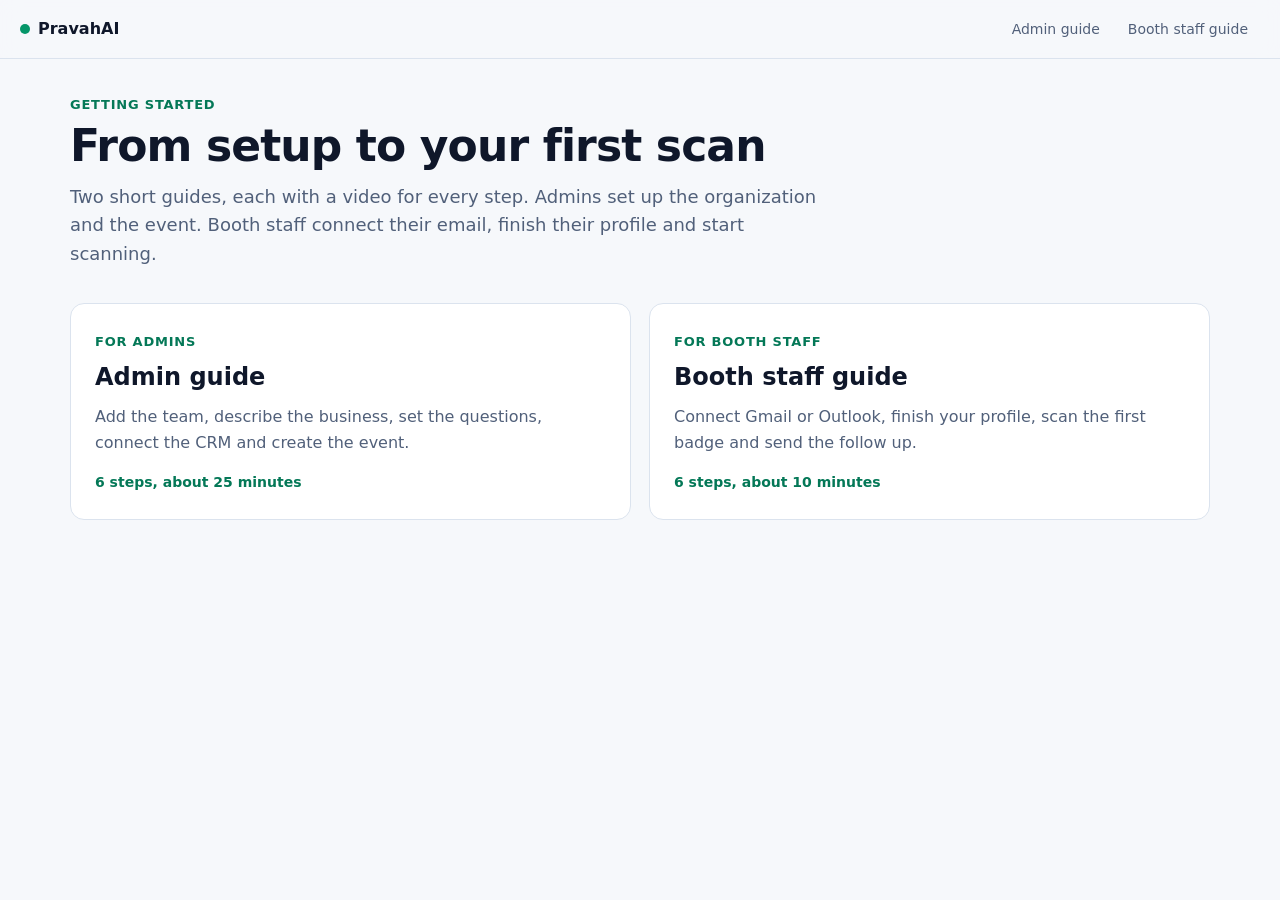
==== guide/index.html @ dfe40492 "Add onboarding guides: Admin guide and Booth staff guide with 12 short narrated videos Co-Authored-B" ====
<!doctype html><html lang="en"><head><meta charset="utf-8"><meta name="viewport" content="width=device-width,initial-scale=1"><title>Getting started · PravahAI</title><meta name="robots" content="noindex"><style>:root{--bg:#0b0f17;--panel:#111826;--panel2:#0e1420;--line:#1f2937;--tx:#e6edf6;--mut:#93a1b5;--acc:#10b981;--acc2:#34d399;--r:14px}
@media (prefers-color-scheme:light){:root{--bg:#f6f8fb;--panel:#fff;--panel2:#f1f5f9;--line:#dbe3ee;--tx:#0f172a;--mut:#51607a;--acc:#059669;--acc2:#047857}}
*{box-sizing:border-box}html{scroll-behavior:smooth;scroll-padding-top:76px}
body{margin:0;background:var(--bg);color:var(--tx);font:16px/1.6 Inter,ui-sans-serif,system-ui,-apple-system,Segoe UI,Roboto,sans-serif;-webkit-font-smoothing:antialiased}
a{color:var(--acc2)}
.top{position:sticky;top:0;z-index:10;display:flex;justify-content:space-between;align-items:center;gap:12px;padding:12px 20px;background:color-mix(in srgb,var(--bg) 88%,transparent);backdrop-filter:blur(10px);border-bottom:1px solid var(--line)}
.brand{display:flex;align-items:center;gap:8px;font-weight:650;color:var(--tx);text-decoration:none}.brand i{width:10px;height:10px;border-radius:50%;background:var(--acc)}
.top nav{display:flex;gap:4px;flex-wrap:wrap}.top nav a{color:var(--mut);text-decoration:none;padding:6px 12px;border-radius:8px;font-size:14px}.top nav a:hover,.top nav a.on{color:var(--tx);background:var(--panel)}
main{max-width:1180px;margin:0 auto;padding:36px 20px 80px}
.eyebrow{margin:0 0 6px;color:var(--acc2);font-size:13px;font-weight:600;letter-spacing:.06em;text-transform:uppercase}
h1{margin:0 0 12px;font-size:clamp(30px,5vw,44px);line-height:1.1;letter-spacing:-.02em}
.lead{max-width:760px;color:var(--mut);font-size:18px;margin:0}
.meta{display:flex;gap:10px;flex-wrap:wrap;margin:20px 0 10px}.meta span{padding:4px 12px;border:1px solid var(--line);border-radius:999px;font-size:13px;color:var(--mut);background:var(--panel)}
.bar{height:6px;border-radius:6px;background:var(--line);overflow:hidden;max-width:420px}.bar div{height:100%;width:0;background:var(--acc);transition:width .3s}
.layout{display:grid;grid-template-columns:230px minmax(0,1fr);gap:36px;margin-top:36px}
.toc{position:sticky;top:76px;align-self:start;display:flex;flex-direction:column;gap:2px;font-size:14px}.toc b{font-size:12px;letter-spacing:.06em;text-transform:uppercase;color:var(--mut);margin-bottom:6px}
.toc a{display:flex;gap:10px;color:var(--mut);text-decoration:none;padding:6px 8px;border-radius:8px}.toc a:hover{background:var(--panel);color:var(--tx)}.toc a span{color:var(--acc2);font-weight:600;min-width:14px}
.grp{margin-bottom:44px}.grp>h2{font-size:13px;letter-spacing:.07em;text-transform:uppercase;color:var(--mut);margin:0 0 14px;padding-bottom:8px;border-bottom:1px solid var(--line)}
.step{background:var(--panel);border:1px solid var(--line);border-radius:var(--r);padding:22px;margin-bottom:18px}
.step.is-done{border-color:color-mix(in srgb,var(--acc) 45%,var(--line))}
.step-head{display:flex;gap:14px;align-items:flex-start;margin-bottom:16px}.num{flex:none;width:32px;height:32px;border-radius:50%;background:color-mix(in srgb,var(--acc) 18%,transparent);color:var(--acc2);display:grid;place-items:center;font-weight:700}
.step.is-done .num{background:var(--acc);color:#04130d}
.step h3{margin:0;font-size:20px;line-height:1.3}.why{margin:4px 0 0;color:var(--mut)}
.step-body{display:grid;grid-template-columns:minmax(0,1.25fr) minmax(0,1fr);gap:22px;align-items:start}
.vid{margin:0}.vid video{width:100%;aspect-ratio:16/9;border-radius:10px;background:#000;border:1px solid var(--line);display:block}.vid figcaption{font-size:12px;color:var(--mut);margin-top:6px}
ol{margin:0 0 14px;padding-left:20px}ol li{margin:0 0 8px}
.tip{background:var(--panel2);border:1px solid var(--line);border-radius:10px;padding:10px 12px;margin:0 0 14px;font-size:14px;color:var(--mut)}.tip b{color:var(--acc2);margin-right:6px}
.done{display:inline-flex;gap:8px;align-items:center;font-size:14px;cursor:pointer;user-select:none}
input[type=checkbox]{width:18px;height:18px;accent-color:var(--acc)}
.narr{margin-top:12px;font-size:14px;color:var(--mut)}.narr summary{cursor:pointer}.narr p{margin:8px 0}
.checklist{list-style:none;margin:0;padding:0;display:grid;gap:8px}.checklist li{background:var(--panel);border:1px solid var(--line);border-radius:10px;padding:12px 14px}.checklist label{display:flex;gap:10px;cursor:pointer}
.defs{display:grid;grid-template-columns:200px 1fr;margin:0;border:1px solid var(--line);border-radius:var(--r);overflow:hidden;background:var(--panel)}
.defs dt,.defs dd{margin:0;padding:12px 16px;border-bottom:1px solid var(--line)}.defs dt{font-weight:600}.defs dd{color:var(--mut)}.defs dt:last-of-type,.defs dd:last-of-type{border-bottom:0}
.note{color:var(--mut);font-size:14px}.swap{color:var(--mut)}
.cards{display:grid;grid-template-columns:repeat(auto-fit,minmax(280px,1fr));gap:18px;margin-top:34px}
.card{display:block;background:var(--panel);border:1px solid var(--line);border-radius:var(--r);padding:24px;text-decoration:none;color:var(--tx);transition:border-color .2s,transform .2s}.card:hover{border-color:var(--acc);transform:translateY(-2px)}
.card h2{margin:4px 0 8px;font-size:24px}.card p{color:var(--mut);margin:0 0 14px}.card b{color:var(--acc2);font-size:14px}
@media(max-width:900px){.layout{grid-template-columns:1fr}.toc{display:none}.step-body{grid-template-columns:1fr}}
@media(max-width:560px){main{padding:24px 16px 60px}.step{padding:16px}.defs{grid-template-columns:1fr}.defs dt{border-bottom:0;padding-bottom:0}}
</style></head><body>
<header class="top"><a class="brand" href="index.html"><i></i>PravahAI</a><nav><a href="admin.html">Admin guide</a><a href="staff.html">Booth staff guide</a></nav></header>
<main><div class="hero"><p class="eyebrow">Getting started</p><h1>From setup to your first scan</h1><p class="lead">Two short guides, each with a video for every step. Admins set up the organization and the event. Booth staff connect their email, finish their profile and start scanning.</p></div>
<div class="cards"><a class="card" href="admin.html"><span class="eyebrow">For admins</span><h2>Admin guide</h2><p>Add the team, describe the business, set the questions, connect the CRM and create the event.</p><b>6 steps, about 25 minutes</b></a>
<a class="card" href="staff.html"><span class="eyebrow">For booth staff</span><h2>Booth staff guide</h2><p>Connect Gmail or Outlook, finish your profile, scan the first badge and send the follow up.</p><b>6 steps, about 10 minutes</b></a></div></main></body></html>
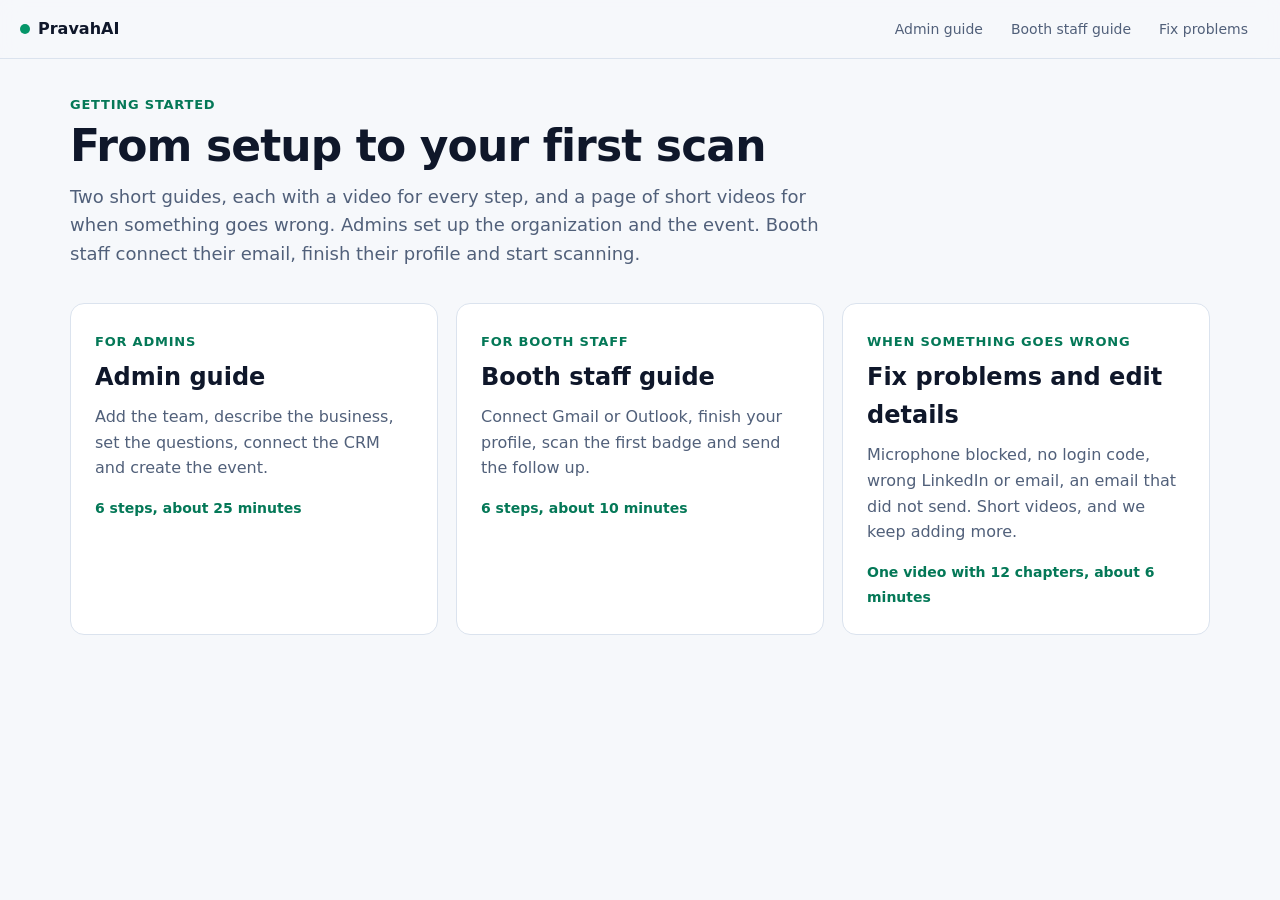
==== commit 202ff3fc: "Fix problems video, error pop-ups in the replica, Edit visitor fields Co-Authored-By: Claude Sonnet " ====
--- a/guide/index.html
+++ b/guide/index.html
@@ -21,7 +21,7 @@
 .step-head{display:flex;gap:14px;align-items:flex-start;margin-bottom:16px}.num{flex:none;width:32px;height:32px;border-radius:50%;background:color-mix(in srgb,var(--acc) 18%,transparent);color:var(--acc2);display:grid;place-items:center;font-weight:700}
 .step.is-done .num{background:var(--acc);color:#04130d}
 .step h3{margin:0;font-size:20px;line-height:1.3}.why{margin:4px 0 0;color:var(--mut)}
-.step-body{display:grid;grid-template-columns:minmax(0,1.25fr) minmax(0,1fr);gap:22px;align-items:start}
+.step-body{display:grid;grid-template-columns:minmax(0,1fr);gap:22px;align-items:start}
 .vid{margin:0}.vid video{width:100%;aspect-ratio:16/9;border-radius:10px;background:#000;border:1px solid var(--line);display:block}.vid figcaption{font-size:12px;color:var(--mut);margin-top:6px}
 ol{margin:0 0 14px;padding-left:20px}ol li{margin:0 0 8px}
 .tip{background:var(--panel2);border:1px solid var(--line);border-radius:10px;padding:10px 12px;margin:0 0 14px;font-size:14px;color:var(--mut)}.tip b{color:var(--acc2);margin-right:6px}
@@ -37,8 +37,15 @@
 .card h2{margin:4px 0 8px;font-size:24px}.card p{color:var(--mut);margin:0 0 14px}.card b{color:var(--acc2);font-size:14px}
 @media(max-width:900px){.layout{grid-template-columns:1fr}.toc{display:none}.step-body{grid-template-columns:1fr}}
 @media(max-width:560px){main{padding:24px 16px 60px}.step{padding:16px}.defs{grid-template-columns:1fr}.defs dt{border-bottom:0;padding-bottom:0}}
+
+.bigvid{max-width:960px;margin:24px auto 12px}.bigvid video{width:100%;border-radius:12px;background:#000}
+.chips{display:flex;flex-wrap:wrap;gap:8px;max-width:960px;margin:0 auto 28px;padding:0 16px}
+.chip,.seek{font:inherit;cursor:pointer;border:1px solid var(--line);background:var(--panel);color:inherit;border-radius:999px;padding:6px 12px;font-size:13px}
+.chip span{display:inline-block;min-width:18px;margin-right:6px;font-weight:700;color:#3b82f6}
+.seek:hover{border-color:#3b82f6}
 </style></head><body>
-<header class="top"><a class="brand" href="index.html"><i></i>PravahAI</a><nav><a href="admin.html">Admin guide</a><a href="staff.html">Booth staff guide</a></nav></header>
-<main><div class="hero"><p class="eyebrow">Getting started</p><h1>From setup to your first scan</h1><p class="lead">Two short guides, each with a video for every step. Admins set up the organization and the event. Booth staff connect their email, finish their profile and start scanning.</p></div>
+<header class="top"><a class="brand" href="index.html"><i></i>PravahAI</a><nav><a href="admin.html">Admin guide</a><a href="staff.html">Booth staff guide</a><a href="fix.html">Fix problems</a></nav></header>
+<main><div class="hero"><p class="eyebrow">Getting started</p><h1>From setup to your first scan</h1><p class="lead">Two short guides, each with a video for every step, and a page of short videos for when something goes wrong. Admins set up the organization and the event. Booth staff connect their email, finish their profile and start scanning.</p></div>
 <div class="cards"><a class="card" href="admin.html"><span class="eyebrow">For admins</span><h2>Admin guide</h2><p>Add the team, describe the business, set the questions, connect the CRM and create the event.</p><b>6 steps, about 25 minutes</b></a>
-<a class="card" href="staff.html"><span class="eyebrow">For booth staff</span><h2>Booth staff guide</h2><p>Connect Gmail or Outlook, finish your profile, scan the first badge and send the follow up.</p><b>6 steps, about 10 minutes</b></a></div></main></body></html>+<a class="card" href="staff.html"><span class="eyebrow">For booth staff</span><h2>Booth staff guide</h2><p>Connect Gmail or Outlook, finish your profile, scan the first badge and send the follow up.</p><b>6 steps, about 10 minutes</b></a>
+<a class="card" href="fix.html"><span class="eyebrow">When something goes wrong</span><h2>Fix problems and edit details</h2><p>Microphone blocked, no login code, wrong LinkedIn or email, an email that did not send. Short videos, and we keep adding more.</p><b>One video with 12 chapters, about 6 minutes</b></a></div></main></body></html>
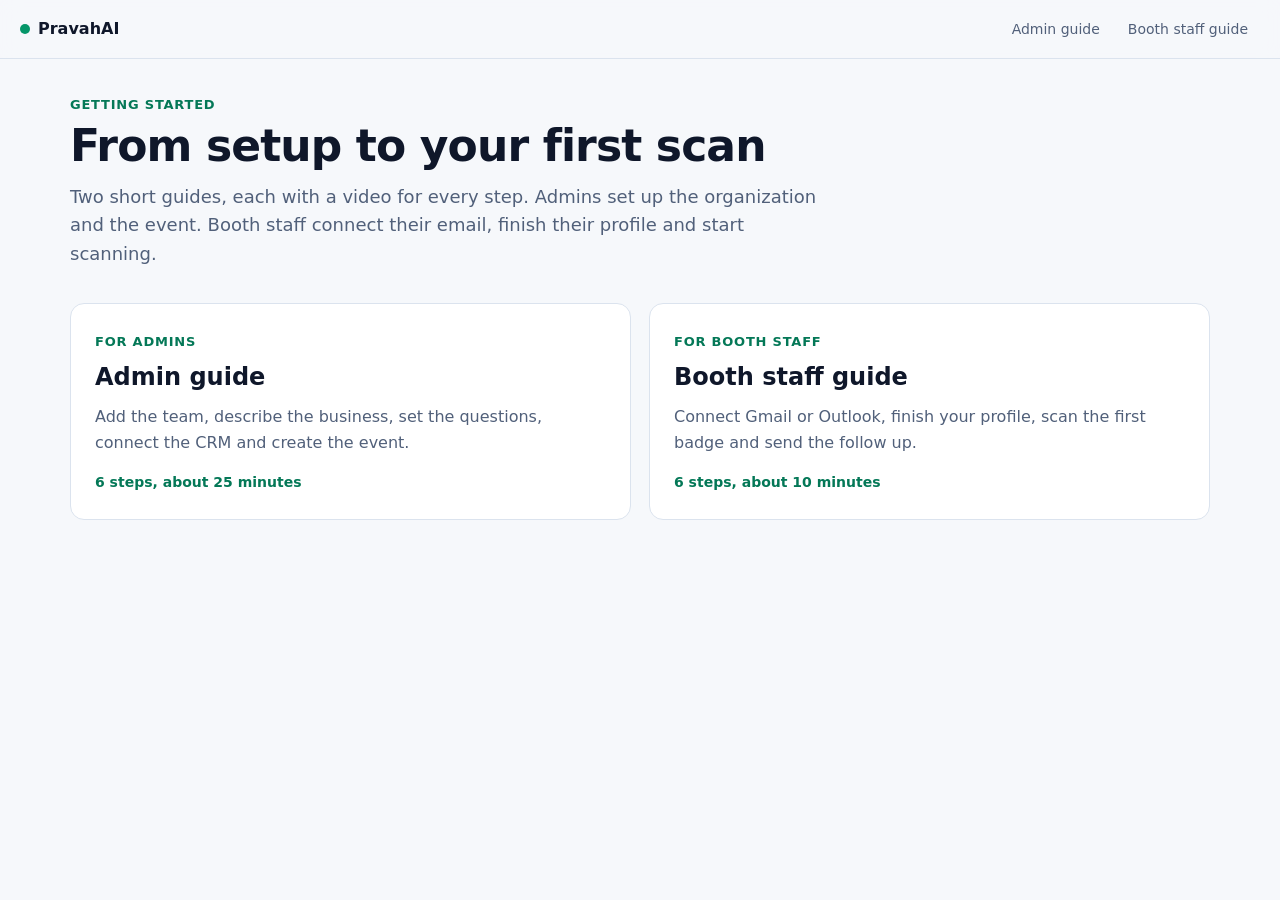
==== commit 7ca176f6: "Move the fix-problems video and chapters into the booth staff guide; fix.html now redirects Co-Autho" ====
--- a/guide/index.html
+++ b/guide/index.html
@@ -43,9 +43,12 @@
 .chip,.seek{font:inherit;cursor:pointer;border:1px solid var(--line);background:var(--panel);color:inherit;border-radius:999px;padding:6px 12px;font-size:13px}
 .chip span{display:inline-block;min-width:18px;margin-right:6px;font-weight:700;color:#3b82f6}
 .seek:hover{border-color:#3b82f6}
+.subgrp{font-size:15px;letter-spacing:.04em;text-transform:uppercase;color:var(--muted,#8a94a8);margin:28px 0 10px}
+.tocsub{display:block;margin:18px 0 6px}
+.grp>.why{margin:0 0 14px}
 </style></head><body>
-<header class="top"><a class="brand" href="index.html"><i></i>PravahAI</a><nav><a href="admin.html">Admin guide</a><a href="staff.html">Booth staff guide</a><a href="fix.html">Fix problems</a></nav></header>
-<main><div class="hero"><p class="eyebrow">Getting started</p><h1>From setup to your first scan</h1><p class="lead">Two short guides, each with a video for every step, and a page of short videos for when something goes wrong. Admins set up the organization and the event. Booth staff connect their email, finish their profile and start scanning.</p></div>
+<header class="top"><a class="brand" href="index.html"><i></i>PravahAI</a><nav><a href="admin.html">Admin guide</a><a href="staff.html">Booth staff guide</a></nav></header>
+<main><div class="hero"><p class="eyebrow">Getting started</p><h1>From setup to your first scan</h1><p class="lead">Two short guides, each with a video for every step. Admins set up the organization and the event. Booth staff connect their email, finish their profile and start scanning.</p></div>
 <div class="cards"><a class="card" href="admin.html"><span class="eyebrow">For admins</span><h2>Admin guide</h2><p>Add the team, describe the business, set the questions, connect the CRM and create the event.</p><b>6 steps, about 25 minutes</b></a>
 <a class="card" href="staff.html"><span class="eyebrow">For booth staff</span><h2>Booth staff guide</h2><p>Connect Gmail or Outlook, finish your profile, scan the first badge and send the follow up.</p><b>6 steps, about 10 minutes</b></a>
-<a class="card" href="fix.html"><span class="eyebrow">When something goes wrong</span><h2>Fix problems and edit details</h2><p>Microphone blocked, no login code, wrong LinkedIn or email, an email that did not send. Short videos, and we keep adding more.</p><b>One video with 12 chapters, about 6 minutes</b></a></div></main></body></html>+</div></main></body></html>
